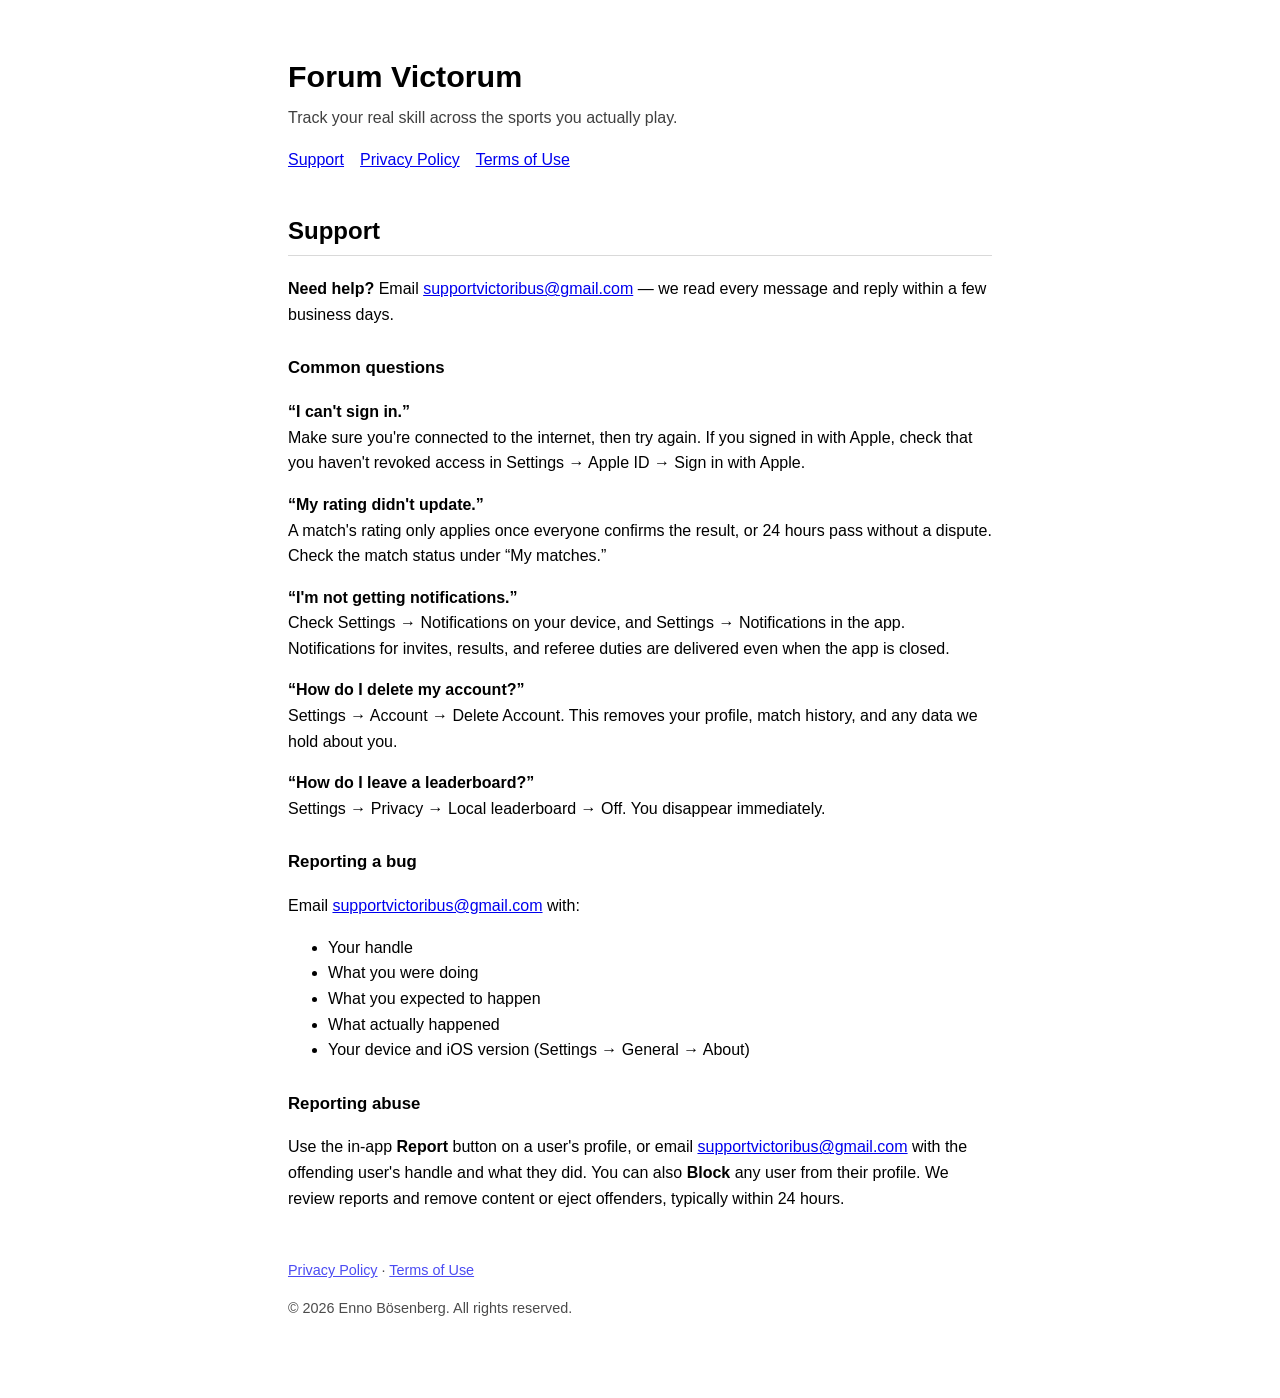
==== index.html @ 4196c1ab "Publish Forum Victorum site: support, privacy, terms + universal-links AASA" ====
<!DOCTYPE html>
<html lang="en">
<head>
<meta charset="utf-8">
<meta name="viewport" content="width=device-width, initial-scale=1">
<title>Forum Victorum — Support</title>
<style>
  :root { color-scheme: light dark; }
  body { font: 16px/1.6 -apple-system, BlinkMacSystemFont, "Segoe UI", Roboto, sans-serif;
         max-width: 44rem; margin: 0 auto; padding: 2rem 1.25rem 4rem; }
  h1 { font-size: 1.9rem; margin-bottom: .25rem; }
  h2 { margin-top: 2.5rem; border-bottom: 1px solid rgba(128,128,128,.3); padding-bottom: .3rem; }
  h3 { margin-top: 1.75rem; font-size: 1.05rem; }
  .lede { opacity: .75; margin-top: 0; }
  nav a { margin-right: 1rem; }
  footer { margin-top: 3rem; font-size: .9rem; opacity: .7; }
  code { background: rgba(128,128,128,.15); padding: .1em .35em; border-radius: 4px; }
</style>
</head>
<body>

<h1>Forum Victorum</h1>
<p class="lede">Track your real skill across the sports you actually play.</p>
<nav><a href="/">Support</a><a href="/privacy.html">Privacy Policy</a><a href="/terms.html">Terms of Use</a></nav>

<h2>Support</h2>
<p><strong>Need help?</strong> Email <a href="mailto:supportvictoribus@gmail.com">supportvictoribus@gmail.com</a> — we read every message and reply within a few business days.</p>

<h3>Common questions</h3>

<p><strong>“I can't sign in.”</strong><br>
Make sure you're connected to the internet, then try again. If you signed in with Apple, check that you haven't revoked access in Settings → Apple ID → Sign in with Apple.</p>

<p><strong>“My rating didn't update.”</strong><br>
A match's rating only applies once everyone confirms the result, or 24 hours pass without a dispute. Check the match status under “My matches.”</p>

<p><strong>“I'm not getting notifications.”</strong><br>
Check Settings → Notifications on your device, and Settings → Notifications in the app. Notifications for invites, results, and referee duties are delivered even when the app is closed.</p>

<p><strong>“How do I delete my account?”</strong><br>
Settings → Account → Delete Account. This removes your profile, match history, and any data we hold about you.</p>

<p><strong>“How do I leave a leaderboard?”</strong><br>
Settings → Privacy → Local leaderboard → Off. You disappear immediately.</p>

<h3>Reporting a bug</h3>
<p>Email <a href="mailto:supportvictoribus@gmail.com">supportvictoribus@gmail.com</a> with:</p>
<ul>
  <li>Your handle</li>
  <li>What you were doing</li>
  <li>What you expected to happen</li>
  <li>What actually happened</li>
  <li>Your device and iOS version (Settings → General → About)</li>
</ul>

<h3>Reporting abuse</h3>
<p>Use the in-app <strong>Report</strong> button on a user's profile, or email
<a href="mailto:supportvictoribus@gmail.com">supportvictoribus@gmail.com</a> with the offending user's handle and what they did.
You can also <strong>Block</strong> any user from their profile. We review reports and remove content or eject offenders, typically within 24 hours.</p>

<footer>
  <p><a href="/privacy.html">Privacy Policy</a> · <a href="/terms.html">Terms of Use</a></p>
  <p>© 2026 Enno Bösenberg. All rights reserved.</p>
</footer>

</body>
</html>
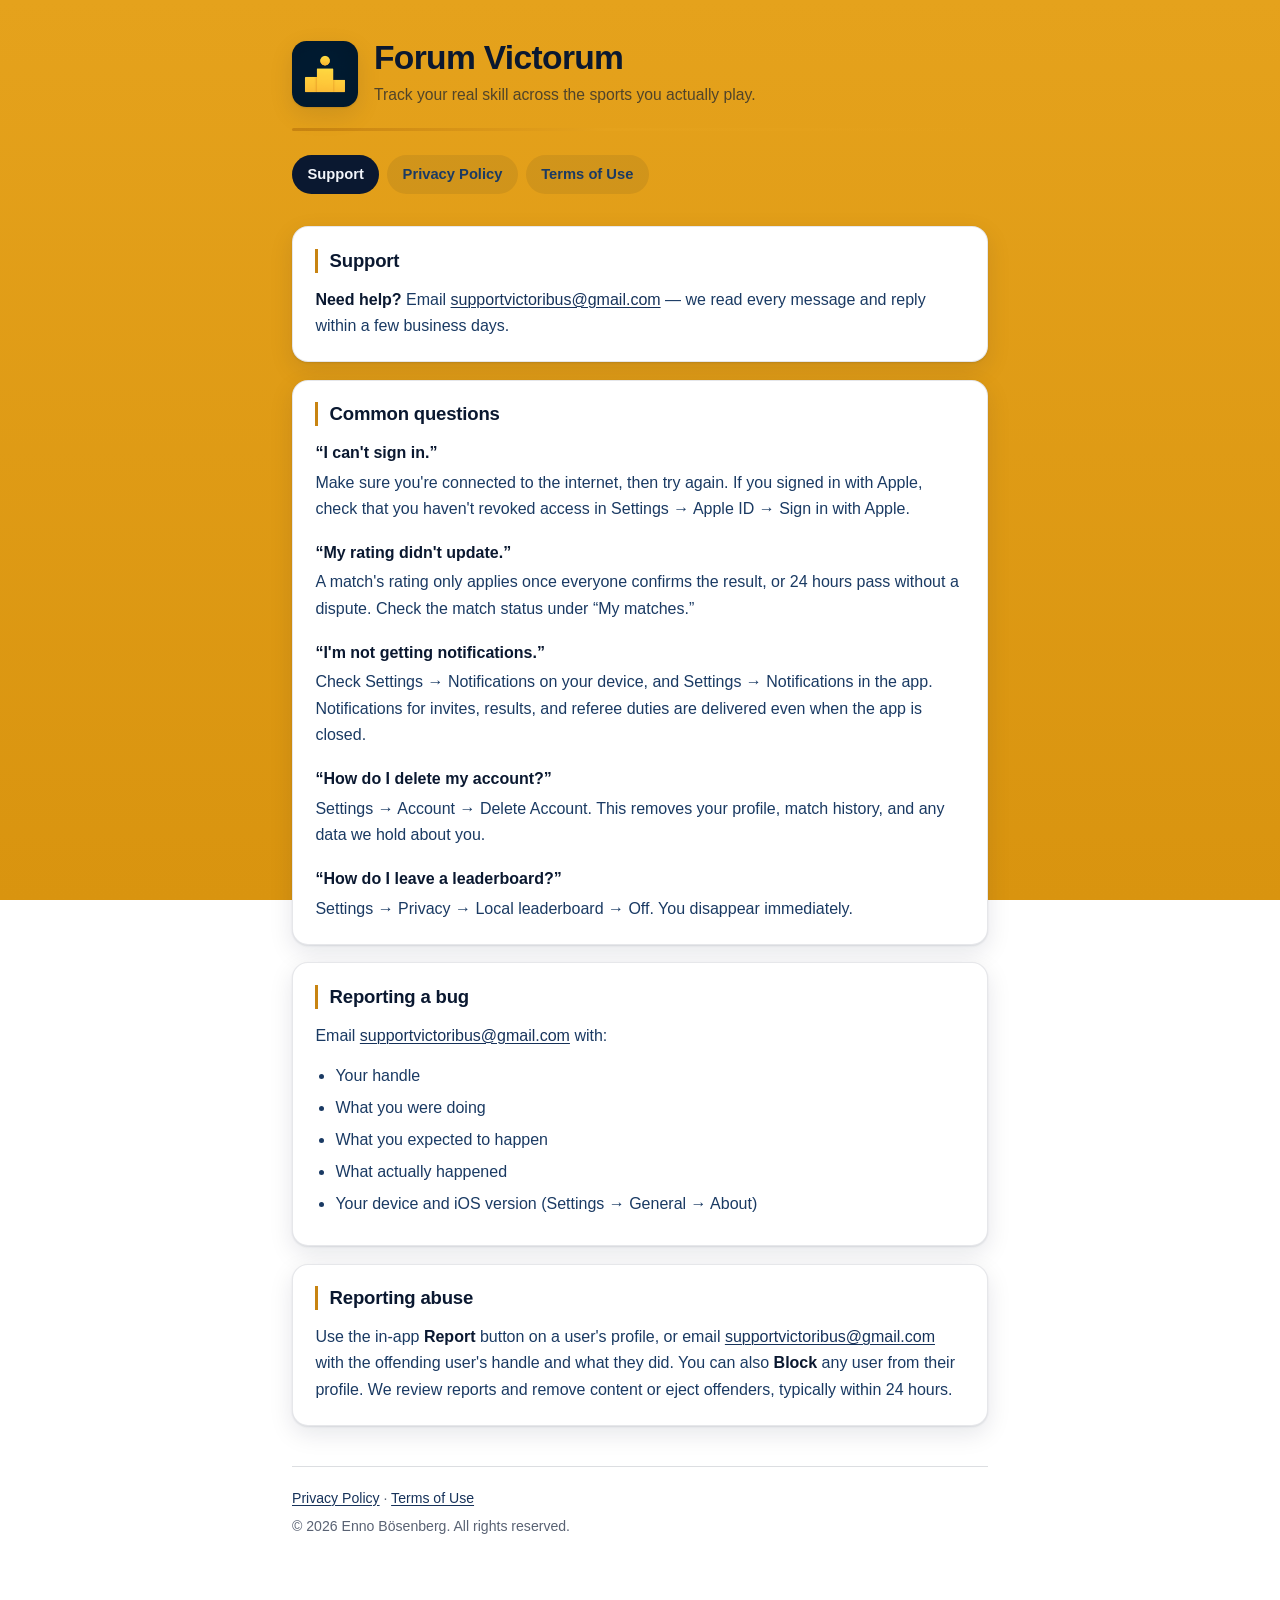
==== commit 83d6bd11: "Restyle the public pages to match the app's design system Shared styles.css using the real Theme.swi" ====
--- a/index.html
+++ b/index.html
@@ -4,64 +4,87 @@
 <meta charset="utf-8">
 <meta name="viewport" content="width=device-width, initial-scale=1">
 <title>Forum Victorum — Support</title>
-<style>
-  :root { color-scheme: light dark; }
-  body { font: 16px/1.6 -apple-system, BlinkMacSystemFont, "Segoe UI", Roboto, sans-serif;
-         max-width: 44rem; margin: 0 auto; padding: 2rem 1.25rem 4rem; }
-  h1 { font-size: 1.9rem; margin-bottom: .25rem; }
-  h2 { margin-top: 2.5rem; border-bottom: 1px solid rgba(128,128,128,.3); padding-bottom: .3rem; }
-  h3 { margin-top: 1.75rem; font-size: 1.05rem; }
-  .lede { opacity: .75; margin-top: 0; }
-  nav a { margin-right: 1rem; }
-  footer { margin-top: 3rem; font-size: .9rem; opacity: .7; }
-  code { background: rgba(128,128,128,.15); padding: .1em .35em; border-radius: 4px; }
-</style>
+<meta name="description" content="Support for Forum Victorum — help, common questions, bug reports, and how to report abuse.">
+<link rel="stylesheet" href="/styles.css">
+<link rel="icon" href="/icon.png" type="image/png">
+<link rel="apple-touch-icon" href="/apple-touch-icon.png">
 </head>
 <body>
+<div class="wrap">
 
-<h1>Forum Victorum</h1>
-<p class="lede">Track your real skill across the sports you actually play.</p>
-<nav><a href="/">Support</a><a href="/privacy.html">Privacy Policy</a><a href="/terms.html">Terms of Use</a></nav>
+<header class="masthead">
+  <img src="/icon.png" alt="Forum Victorum app icon" width="66" height="66">
+  <div>
+    <h1>Forum Victorum</h1>
+    <p class="tagline">Track your real skill across the sports you actually play.</p>
+  </div>
+</header>
+<hr class="brand-rule">
 
-<h2>Support</h2>
-<p><strong>Need help?</strong> Email <a href="mailto:supportvictoribus@gmail.com">supportvictoribus@gmail.com</a> — we read every message and reply within a few business days.</p>
+<nav class="pills">
+  <a href="/" aria-current="page">Support</a>
+  <a href="/privacy.html">Privacy Policy</a>
+  <a href="/terms.html">Terms of Use</a>
+</nav>
 
-<h3>Common questions</h3>
+<div class="card">
+  <h2>Support</h2>
+  <p><strong>Need help?</strong> Email <a href="mailto:supportvictoribus@gmail.com">supportvictoribus@gmail.com</a> — we read every message and reply within a few business days.</p>
+</div>
 
-<p><strong>“I can't sign in.”</strong><br>
-Make sure you're connected to the internet, then try again. If you signed in with Apple, check that you haven't revoked access in Settings → Apple ID → Sign in with Apple.</p>
+<div class="card">
+  <h2>Common questions</h2>
 
-<p><strong>“My rating didn't update.”</strong><br>
-A match's rating only applies once everyone confirms the result, or 24 hours pass without a dispute. Check the match status under “My matches.”</p>
+  <div class="qa">
+    <span class="q">“I can't sign in.”</span>
+    Make sure you're connected to the internet, then try again. If you signed in with Apple, check that you haven't revoked access in Settings → Apple ID → Sign in with Apple.
+  </div>
 
-<p><strong>“I'm not getting notifications.”</strong><br>
-Check Settings → Notifications on your device, and Settings → Notifications in the app. Notifications for invites, results, and referee duties are delivered even when the app is closed.</p>
+  <div class="qa">
+    <span class="q">“My rating didn't update.”</span>
+    A match's rating only applies once everyone confirms the result, or 24 hours pass without a dispute. Check the match status under “My matches.”
+  </div>
 
-<p><strong>“How do I delete my account?”</strong><br>
-Settings → Account → Delete Account. This removes your profile, match history, and any data we hold about you.</p>
+  <div class="qa">
+    <span class="q">“I'm not getting notifications.”</span>
+    Check Settings → Notifications on your device, and Settings → Notifications in the app. Notifications for invites, results, and referee duties are delivered even when the app is closed.
+  </div>
 
-<p><strong>“How do I leave a leaderboard?”</strong><br>
-Settings → Privacy → Local leaderboard → Off. You disappear immediately.</p>
+  <div class="qa">
+    <span class="q">“How do I delete my account?”</span>
+    Settings → Account → Delete Account. This removes your profile, match history, and any data we hold about you.
+  </div>
 
-<h3>Reporting a bug</h3>
-<p>Email <a href="mailto:supportvictoribus@gmail.com">supportvictoribus@gmail.com</a> with:</p>
-<ul>
-  <li>Your handle</li>
-  <li>What you were doing</li>
-  <li>What you expected to happen</li>
-  <li>What actually happened</li>
-  <li>Your device and iOS version (Settings → General → About)</li>
-</ul>
+  <div class="qa">
+    <span class="q">“How do I leave a leaderboard?”</span>
+    Settings → Privacy → Local leaderboard → Off. You disappear immediately.
+  </div>
+</div>
 
-<h3>Reporting abuse</h3>
-<p>Use the in-app <strong>Report</strong> button on a user's profile, or email
-<a href="mailto:supportvictoribus@gmail.com">supportvictoribus@gmail.com</a> with the offending user's handle and what they did.
-You can also <strong>Block</strong> any user from their profile. We review reports and remove content or eject offenders, typically within 24 hours.</p>
+<div class="card">
+  <h2>Reporting a bug</h2>
+  <p>Email <a href="mailto:supportvictoribus@gmail.com">supportvictoribus@gmail.com</a> with:</p>
+  <ul>
+    <li>Your handle</li>
+    <li>What you were doing</li>
+    <li>What you expected to happen</li>
+    <li>What actually happened</li>
+    <li>Your device and iOS version (Settings → General → About)</li>
+  </ul>
+</div>
+
+<div class="card">
+  <h2>Reporting abuse</h2>
+  <p>Use the in-app <strong>Report</strong> button on a user's profile, or email
+  <a href="mailto:supportvictoribus@gmail.com">supportvictoribus@gmail.com</a> with the offending user's handle and what they did.
+  You can also <strong>Block</strong> any user from their profile. We review reports and remove content or eject offenders, typically within 24 hours.</p>
+</div>
 
 <footer>
   <p><a href="/privacy.html">Privacy Policy</a> · <a href="/terms.html">Terms of Use</a></p>
   <p>© 2026 Enno Bösenberg. All rights reserved.</p>
 </footer>
 
+</div>
 </body>
 </html>
--- a/styles.css
+++ b/styles.css
@@ -0,0 +1,319 @@
+/*
+  Forum Victorum — shared stylesheet for the public pages.
+
+  Mirrors the app's design system on purpose, including its deliberately
+  INVERTED light/dark split (see docs/AppearanceRules.md):
+    light = amber page + navy ink/accents
+    dark  = navy page  + gold accents
+  Token values are lifted straight from Core/DesignSystem/Theme.swift so the
+  web pages and the app cannot drift apart.
+
+  No webfonts, no CDNs, no analytics — every byte is served from this origin.
+  That keeps the pages fast and keeps the privacy policy's "no tracking"
+  claim literally true for the website too.
+*/
+
+:root {
+    color-scheme: light dark;
+
+    /* Brand constants (fixed in both schemes, as in Theme.brandGold/brandNavy) */
+    --navy: #0A1830;
+    --navy-deep: #08142A;
+    --navy-mid: #1A3A63;
+    --gold: #C88412;
+    --gold-bright: #E5A21C;
+    --cream: #F2F5FA;
+
+    /* Light scheme = amber canvas, navy ink */
+    --page-top: #E5A21C;
+    --page-bottom: #D9940F;
+    --ink: #1A3A63;
+    --ink-strong: #0A1830;
+    --ink-muted: rgba(10, 24, 48, 0.68);
+    --card: #FFFFFF;
+    --card-border: rgba(10, 24, 48, 0.10);
+    --card-shadow: 0 1px 2px rgba(10, 24, 48, 0.10), 0 8px 24px rgba(10, 24, 48, 0.10);
+    --accent: #0A1830;
+    --accent-ink: #F2F5FA;
+    --rule: rgba(10, 24, 48, 0.14);
+    --chip: rgba(10, 24, 48, 0.08);
+    --link: #16325A;
+}
+
+@media (prefers-color-scheme: dark) {
+    :root {
+        /* Dark scheme = navy canvas, gold accents */
+        --page-top: #0A1830;
+        --page-bottom: #08142A;
+        --ink: #F2F5FA;
+        --ink-strong: #FFFFFF;
+        --ink-muted: rgba(242, 245, 250, 0.68);
+        --card: #132139;
+        --card-border: rgba(242, 245, 250, 0.12);
+        --card-shadow: 0 1px 2px rgba(0, 0, 0, 0.30), 0 8px 24px rgba(0, 0, 0, 0.28);
+        --accent: #E5A21C;
+        --accent-ink: #0A1830;
+        --rule: rgba(242, 245, 250, 0.16);
+        --chip: rgba(242, 245, 250, 0.10);
+        --link: #E5A21C;
+    }
+}
+
+* { box-sizing: border-box; }
+
+body {
+    margin: 0;
+    min-height: 100vh;
+    font: 16px/1.65 -apple-system, BlinkMacSystemFont, "Segoe UI", Roboto,
+          Helvetica, Arial, sans-serif;
+    color: var(--ink);
+    background: linear-gradient(180deg, var(--page-top) 0%, var(--page-bottom) 100%);
+    background-attachment: fixed;
+    -webkit-font-smoothing: antialiased;
+    text-rendering: optimizeLegibility;
+}
+
+.wrap {
+    max-width: 46rem;
+    margin: 0 auto;
+    padding: 2.5rem 1.25rem 4rem;
+}
+
+/* ---------- Header / brand lockup ---------- */
+
+.masthead {
+    display: flex;
+    align-items: center;
+    gap: 1rem;
+    margin-bottom: 1.25rem;
+}
+
+.masthead img {
+    width: 66px;
+    height: 66px;
+    border-radius: 22%;
+    flex: 0 0 auto;
+    box-shadow: var(--card-shadow);
+}
+
+.masthead h1 {
+    font-size: clamp(1.6rem, 5vw, 2.1rem);
+    line-height: 1.1;
+    margin: 0;
+    color: var(--ink-strong);
+    letter-spacing: -0.02em;
+}
+
+.masthead .tagline {
+    margin: 0.3rem 0 0;
+    color: var(--ink-muted);
+    font-size: 0.98rem;
+}
+
+/* The gold hairline under the masthead echoes the app's brandGold accents. */
+.brand-rule {
+    height: 3px;
+    border: 0;
+    margin: 0 0 1.5rem;
+    border-radius: 2px;
+    background: linear-gradient(90deg, var(--gold) 0%, var(--gold-bright) 45%, transparent 100%);
+}
+
+/* ---------- Nav ---------- */
+
+nav.pills {
+    display: flex;
+    flex-wrap: wrap;
+    gap: 0.5rem;
+    margin-bottom: 2rem;
+}
+
+nav.pills a {
+    display: inline-block;
+    padding: 0.42rem 0.9rem;
+    border-radius: 999px;
+    background: var(--chip);
+    color: var(--ink);
+    font-size: 0.92rem;
+    font-weight: 600;
+    text-decoration: none;
+    border: 1px solid transparent;
+}
+
+nav.pills a:hover { border-color: var(--card-border); }
+
+nav.pills a[aria-current="page"] {
+    background: var(--accent);
+    color: var(--accent-ink);
+}
+
+/* ---------- Cards & type ---------- */
+
+.card {
+    background: var(--card);
+    border: 1px solid var(--card-border);
+    border-radius: 16px;
+    box-shadow: var(--card-shadow);
+    padding: 1.35rem 1.4rem;
+    margin: 0 0 1.1rem;
+}
+
+.card > :first-child { margin-top: 0; }
+.card > :last-child { margin-bottom: 0; }
+
+h2 {
+    font-size: 1.16rem;
+    letter-spacing: -0.01em;
+    color: var(--ink-strong);
+    margin: 0 0 0.85rem;
+    padding-left: 0.7rem;
+    border-left: 3px solid var(--gold);
+    line-height: 1.3;
+}
+
+h3 {
+    font-size: 1.02rem;
+    color: var(--ink-strong);
+    margin: 1.5rem 0 0.4rem;
+}
+
+p { margin: 0 0 0.9rem; }
+ul { margin: 0 0 0.9rem; padding-left: 1.25rem; }
+li { margin-bottom: 0.35rem; }
+
+a { color: var(--link); text-decoration-thickness: 1px; text-underline-offset: 2px; }
+a:hover { text-decoration-thickness: 2px; }
+
+strong { color: var(--ink-strong); }
+
+.lede {
+    color: var(--ink-muted);
+    font-size: 0.95rem;
+    margin: 0 0 1.5rem;
+}
+
+/* A dated badge for the policy pages — reads as metadata, not body copy. */
+.stamp {
+    display: inline-block;
+    padding: 0.28rem 0.7rem;
+    border-radius: 999px;
+    background: var(--chip);
+    color: var(--ink-muted);
+    font-size: 0.82rem;
+    font-weight: 600;
+    margin: 0 0 1.5rem;
+}
+
+/* Q&A block on the support page. */
+.qa { margin: 0 0 1.1rem; }
+.qa:last-child { margin-bottom: 0; }
+.qa .q {
+    display: block;
+    font-weight: 650;
+    color: var(--ink-strong);
+    margin-bottom: 0.2rem;
+}
+
+/* Emphasis block — used for the zero-tolerance clause in the Terms. */
+.callout {
+    border-left: 3px solid var(--gold);
+    background: var(--chip);
+    border-radius: 0 12px 12px 0;
+    padding: 1rem 1.15rem;
+}
+.callout > :first-child { margin-top: 0; }
+.callout > :last-child { margin-bottom: 0; }
+
+/* ---------- Buttons (mirrors PrimaryButton: foreground is pinned) ---------- */
+
+.btn {
+    display: block;
+    width: 100%;
+    padding: 0.95rem 1.1rem;
+    border-radius: 14px;
+    font-size: 1rem;
+    font-weight: 650;
+    text-align: center;
+    text-decoration: none;
+    margin: 0.6rem 0 0;
+    border: 1px solid transparent;
+}
+
+.btn.primary {
+    background: var(--gold-bright);
+    color: var(--navy);           /* pinned, never inherited — rule: legible on fills */
+    border-color: var(--gold);
+}
+
+.btn.secondary {
+    background: transparent;
+    color: var(--ink);
+    border-color: var(--card-border);
+}
+
+.btn:hover { filter: brightness(1.04); }
+
+/* ---------- Footer ---------- */
+
+footer {
+    margin-top: 2.5rem;
+    padding-top: 1.25rem;
+    border-top: 1px solid var(--rule);
+    font-size: 0.88rem;
+    color: var(--ink-muted);
+}
+
+footer p { margin: 0 0 0.35rem; }
+footer a { color: var(--link); }
+
+/* ---------- Centered single-card layout (the /u/<id> fallback page) ---------- */
+
+body.centered {
+    display: flex;
+    align-items: center;
+    justify-content: center;
+    padding: 1.5rem;
+}
+
+body.centered .wrap {
+    padding: 0;
+    max-width: 24rem;
+    width: 100%;
+    text-align: center;
+}
+
+body.centered .masthead {
+    flex-direction: column;
+    gap: 0.85rem;
+    margin-bottom: 1.25rem;
+}
+
+body.centered .masthead img { width: 84px; height: 84px; }
+
+.eyebrow {
+    font-size: 0.78rem;
+    font-weight: 700;
+    letter-spacing: 0.1em;
+    text-transform: uppercase;
+    color: var(--ink-muted);
+    margin: 0 0 0.5rem;
+}
+
+/* ---------- Accessibility ---------- */
+
+a:focus-visible, .btn:focus-visible {
+    outline: 3px solid var(--gold);
+    outline-offset: 2px;
+    border-radius: 6px;
+}
+
+@media (prefers-reduced-motion: reduce) {
+    * { transition: none !important; animation: none !important; }
+}
+
+@media (prefers-contrast: more) {
+    :root { --ink: #0A1830; --ink-muted: #0A1830; }
+    @media (prefers-color-scheme: dark) {
+        :root { --ink: #FFFFFF; --ink-muted: #E8EDF5; }
+    }
+}
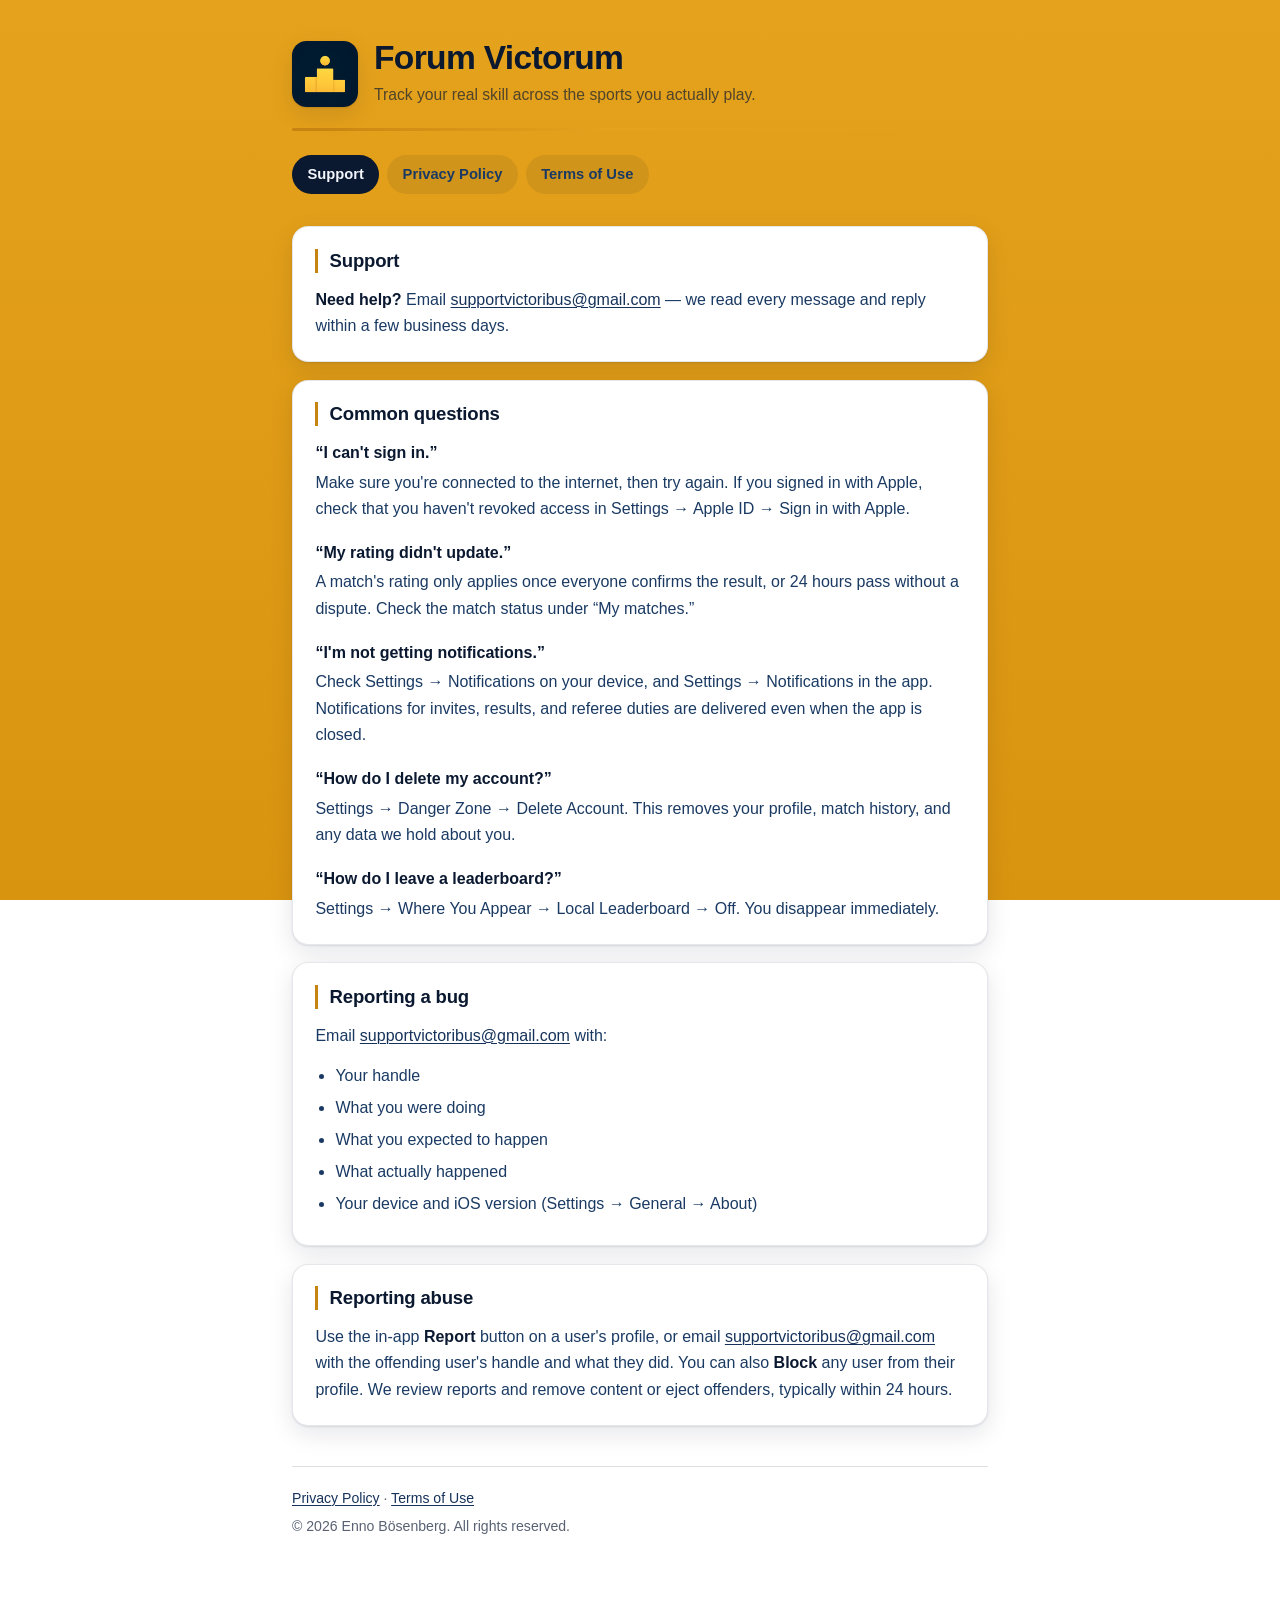
==== commit c0edbd1c: "Correct Settings paths; privacy policy covers reports (2026-10-11)" ====
--- a/index.html
+++ b/index.html
@@ -52,12 +52,12 @@
 
   <div class="qa">
     <span class="q">“How do I delete my account?”</span>
-    Settings → Account → Delete Account. This removes your profile, match history, and any data we hold about you.
+    Settings → Danger Zone → Delete Account. This removes your profile, match history, and any data we hold about you.
   </div>
 
   <div class="qa">
     <span class="q">“How do I leave a leaderboard?”</span>
-    Settings → Privacy → Local leaderboard → Off. You disappear immediately.
+    Settings → Where You Appear → Local Leaderboard → Off. You disappear immediately.
   </div>
 </div>
 
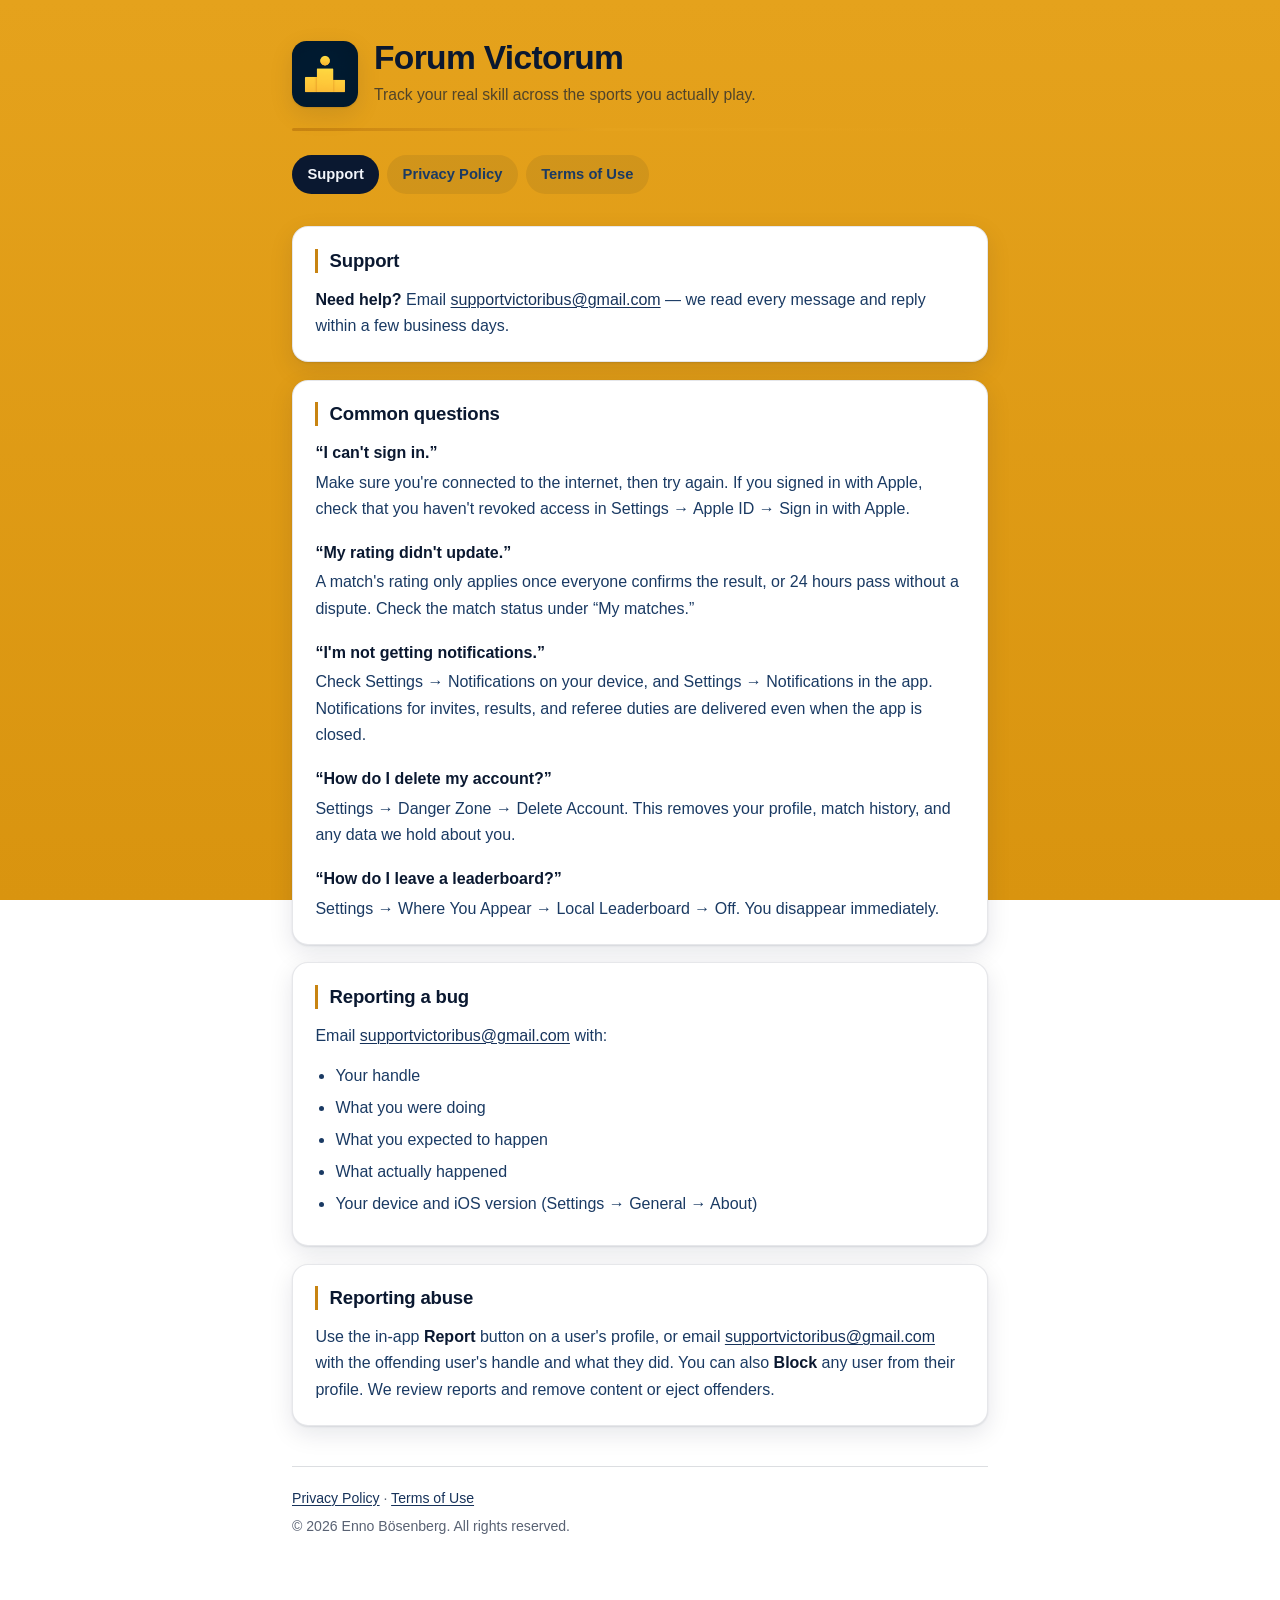
==== commit d29082fd: "Drop the 24-hour report-response promise" ====
--- a/index.html
+++ b/index.html
@@ -77,7 +77,7 @@
   <h2>Reporting abuse</h2>
   <p>Use the in-app <strong>Report</strong> button on a user's profile, or email
   <a href="mailto:supportvictoribus@gmail.com">supportvictoribus@gmail.com</a> with the offending user's handle and what they did.
-  You can also <strong>Block</strong> any user from their profile. We review reports and remove content or eject offenders, typically within 24 hours.</p>
+  You can also <strong>Block</strong> any user from their profile. We review reports and remove content or eject offenders.</p>
 </div>
 
 <footer>
